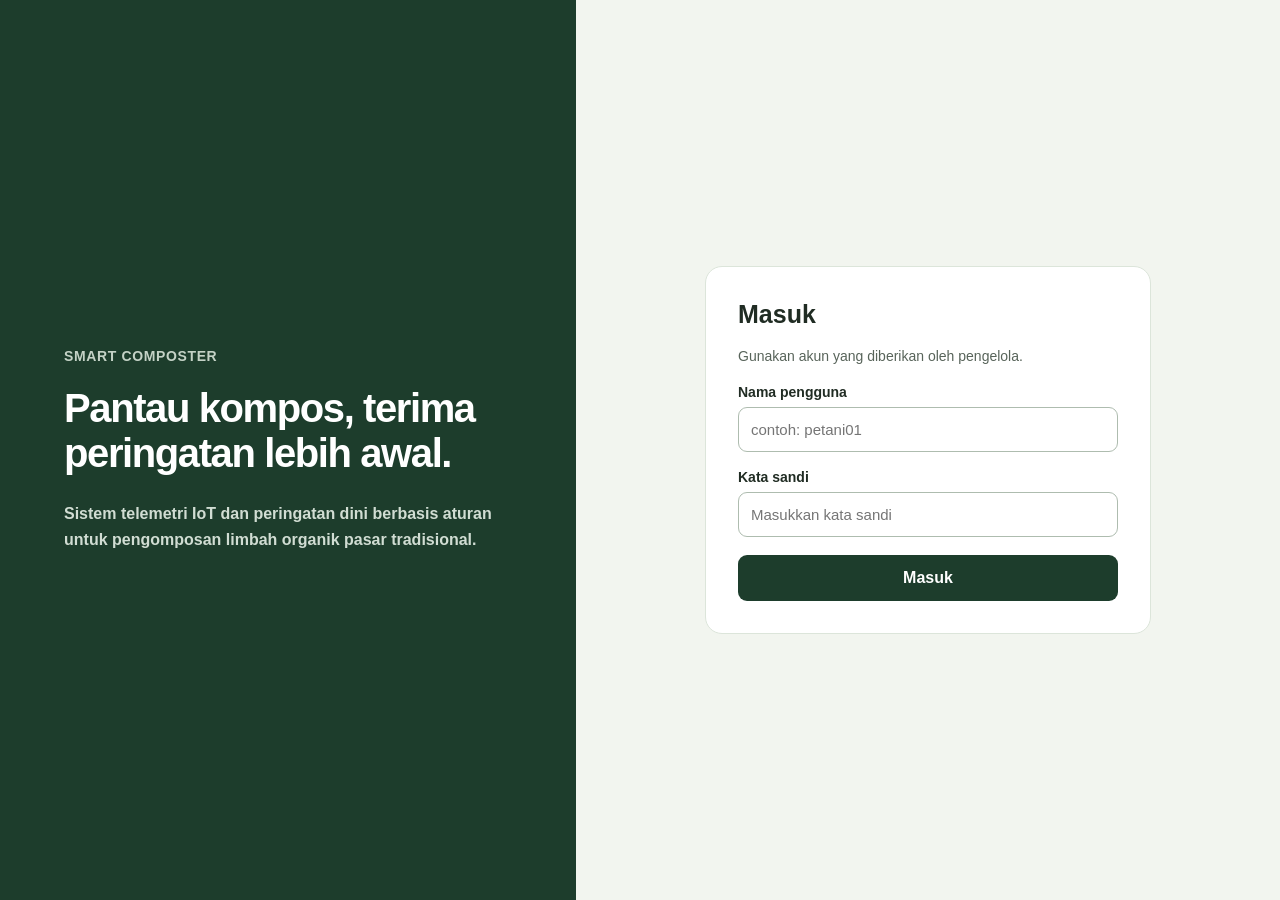
==== index.html @ fe5d15f4 "first commit" ====
<!doctype html>
<html lang="id">
  <head>
    <meta charset="UTF-8" />
    <meta name="viewport" content="width=device-width, initial-scale=1.0" />
    <meta
      name="description"
      content="Smart Composter memantau kompos dan memberikan peringatan lebih awal."
    />
    <title>Masuk — Smart Composter</title>
    <link rel="stylesheet" href="style.css" />
    <script src="script.js" defer></script>
  </head>
  <body>
    <main class="page">
      <section class="intro" aria-labelledby="intro-title">
        <div class="intro__content">
          <p class="eyebrow">Smart Composter</p>
          <h1 id="intro-title">Pantau kompos, terima peringatan lebih awal.</h1>
          <p class="intro__description">
            Sistem telemetri IoT dan peringatan dini berbasis aturan untuk
            pengomposan limbah organik pasar tradisional.
          </p>
        </div>
      </section>

      <section class="login-area" aria-label="Formulir masuk">
        <form class="login-card" id="login-form">
          <h2>Masuk</h2>
          <p class="login-card__description">
            Gunakan akun yang diberikan oleh pengelola.
          </p>

          <div class="form-field">
            <label for="username">Nama pengguna</label>
            <input
              id="username"
              name="username"
              type="text"
              placeholder="contoh: petani01"
              autocomplete="username"
              required
            />
          </div>

          <div class="form-field">
            <label for="password">Kata sandi</label>
            <input
              id="password"
              name="password"
              type="password"
              placeholder="Masukkan kata sandi"
              autocomplete="current-password"
              required
            />
          </div>

          <button type="submit">Masuk</button>
          <p class="form-message" id="form-message" role="status" aria-live="polite"></p>
        </form>
      </section>
    </main>
  </body>
</html>
---- style.css ----
:root {
  font-family: Arial, Helvetica, sans-serif;
  color: #202c23;
  background: #f2f5ef;
  font-synthesis: none;
  text-rendering: optimizeLegibility;
  -webkit-font-smoothing: antialiased;
  -moz-osx-font-smoothing: grayscale;

  --green: #1d3d2c;
  --muted-green: #c4d2c6;
  --border: #dce5da;
}

* {
  box-sizing: border-box;
}

body {
  min-width: 320px;
  min-height: 100vh;
  margin: 0;
}

.page {
  display: grid;
  min-height: 100vh;
  grid-template-columns: 45% 55%;
}

.intro {
  display: flex;
  align-items: center;
  padding: 64px;
  color: #fff;
  background: var(--green);
}

.intro__content {
  width: 100%;
  max-width: 520px;
  margin: 0 auto;
}

.eyebrow {
  margin: 0 0 22px;
  color: var(--muted-green);
  font-size: 14px;
  font-weight: 700;
  letter-spacing: 0.045em;
  text-transform: uppercase;
}

.intro h1 {
  max-width: 520px;
  margin: 0;
  font-size: clamp(32px, 3.125vw, 40px);
  line-height: 1.14;
  letter-spacing: -0.035em;
}

.intro__description {
  max-width: 510px;
  margin: 24px 0 0;
  color: #d1ddd3;
  font-size: 16px;
  font-weight: 600;
  line-height: 1.6;
}

.login-area {
  display: flex;
  align-items: center;
  justify-content: center;
  padding: 40px;
  background: #f2f5ef;
}

.login-card {
  width: min(100%, 446px);
  padding: 31px 32px 32px;
  border: 1px solid var(--border);
  border-radius: 17px;
  background: #fff;
}

.login-card h2 {
  margin: 0;
  font-size: 25px;
  line-height: 1.3;
}

.login-card__description {
  margin: 16px 0 17px;
  color: #58645a;
  font-size: 14px;
  line-height: 1.5;
}

.form-field {
  display: grid;
  gap: 7px;
  margin-top: 17px;
}

.form-field label {
  font-size: 14px;
  font-weight: 700;
}

.form-field input {
  width: 100%;
  height: 45px;
  padding: 0 12px;
  border: 1px solid #aebcaf;
  border-radius: 9px;
  background: #fff;
  color: #202c23;
  font: inherit;
  font-size: 15px;
  transition: border-color 150ms ease, box-shadow 150ms ease;
}

.form-field input:focus {
  border-color: var(--green);
  outline: none;
  box-shadow: 0 0 0 3px rgb(29 61 44 / 13%);
}

.login-card button {
  width: 100%;
  min-height: 46px;
  margin-top: 18px;
  border: 0;
  border-radius: 9px;
  background: var(--green);
  color: #fff;
  font: inherit;
  font-size: 16px;
  font-weight: 700;
  cursor: pointer;
  transition: background-color 150ms ease, transform 150ms ease;
}

.login-card button:hover {
  background: #294d38;
}

.login-card button:active {
  transform: translateY(1px);
}

.login-card button:focus-visible {
  outline: 3px solid #8eaa96;
  outline-offset: 3px;
}

.form-message {
  margin: 12px 0 0;
  color: #58645a;
  font-size: 13px;
  line-height: 1.5;
}

.form-message:empty {
  display: none;
}

@media (max-width: 900px) {
  .page {
    grid-template-columns: 42% 58%;
  }

  .intro {
    padding: 40px 32px;
  }

  .login-area {
    padding: 32px;
  }
}

@media (max-width: 680px) {
  .page {
    grid-template-columns: 1fr;
  }

  .intro {
    min-height: 320px;
    padding: 52px 28px;
  }

  .intro__content {
    max-width: 520px;
  }

  .eyebrow {
    margin-bottom: 16px;
  }

  .intro h1 {
    font-size: clamp(32px, 8vw, 42px);
  }

  .intro__description {
    margin-top: 18px;
    font-size: 16px;
  }

  .login-area {
    padding: 32px 20px 48px;
  }

  .login-card {
    padding: 28px 24px;
  }
}
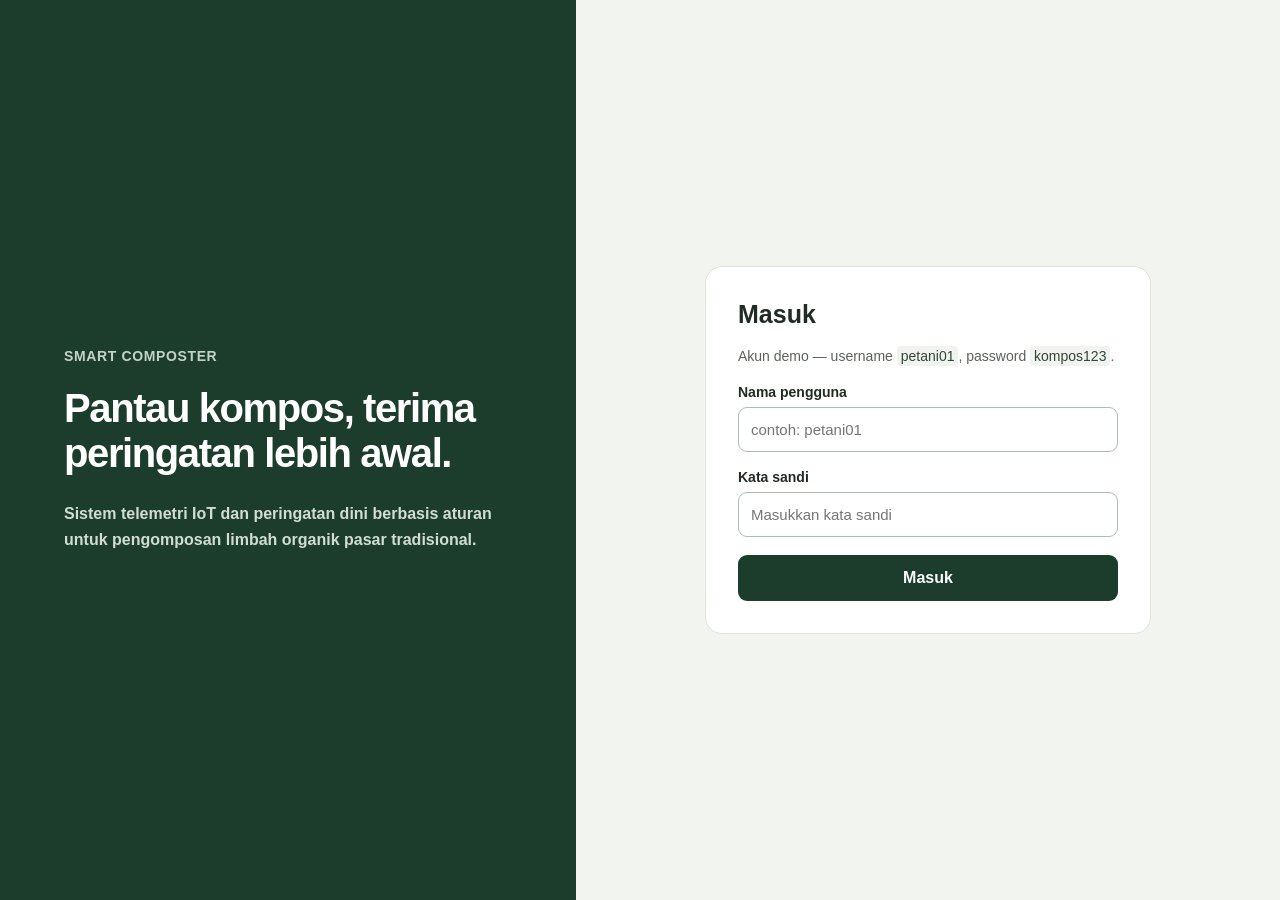
==== commit 12cf154d: "feat: add a credential function" ====
--- a/index.html
+++ b/index.html
@@ -28,7 +28,8 @@
         <form class="login-card" id="login-form">
           <h2>Masuk</h2>
           <p class="login-card__description">
-            Gunakan akun yang diberikan oleh pengelola.
+            Akun demo — username <code>petani01</code>, password
+            <code>kompos123</code>.
           </p>
 
           <div class="form-field">
@@ -56,7 +57,7 @@
           </div>
 
           <button type="submit">Masuk</button>
-          <p class="form-message" id="form-message" role="status" aria-live="polite"></p>
+          <p class="form-message" id="form-message" role="alert" aria-live="assertive"></p>
         </form>
       </section>
     </main>
--- a/style.css
+++ b/style.css
@@ -95,6 +95,14 @@
   color: #58645a;
   font-size: 14px;
   line-height: 1.5;
+}
+
+.login-card__description code {
+  padding: 2px 4px;
+  border-radius: 4px;
+  background: #f0f4ee;
+  color: #344438;
+  font-family: inherit;
 }
 
 .form-field {
